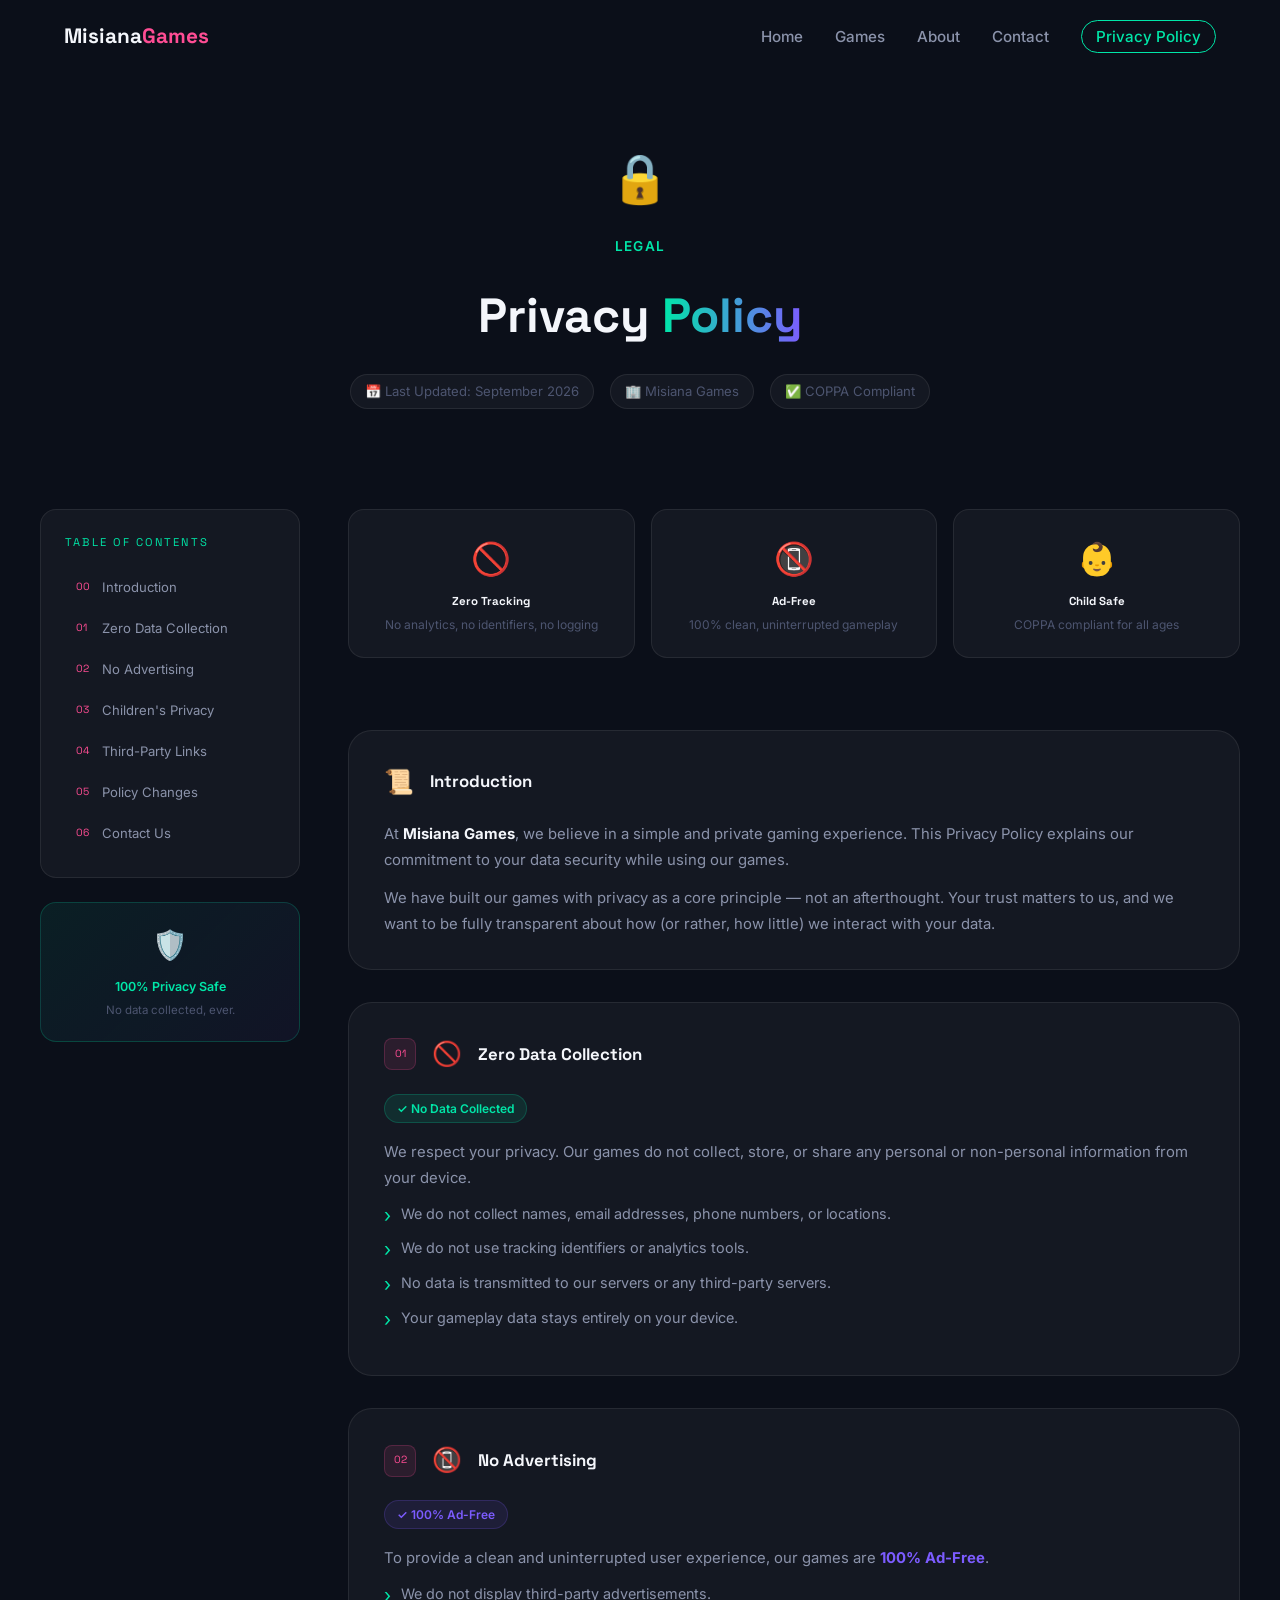
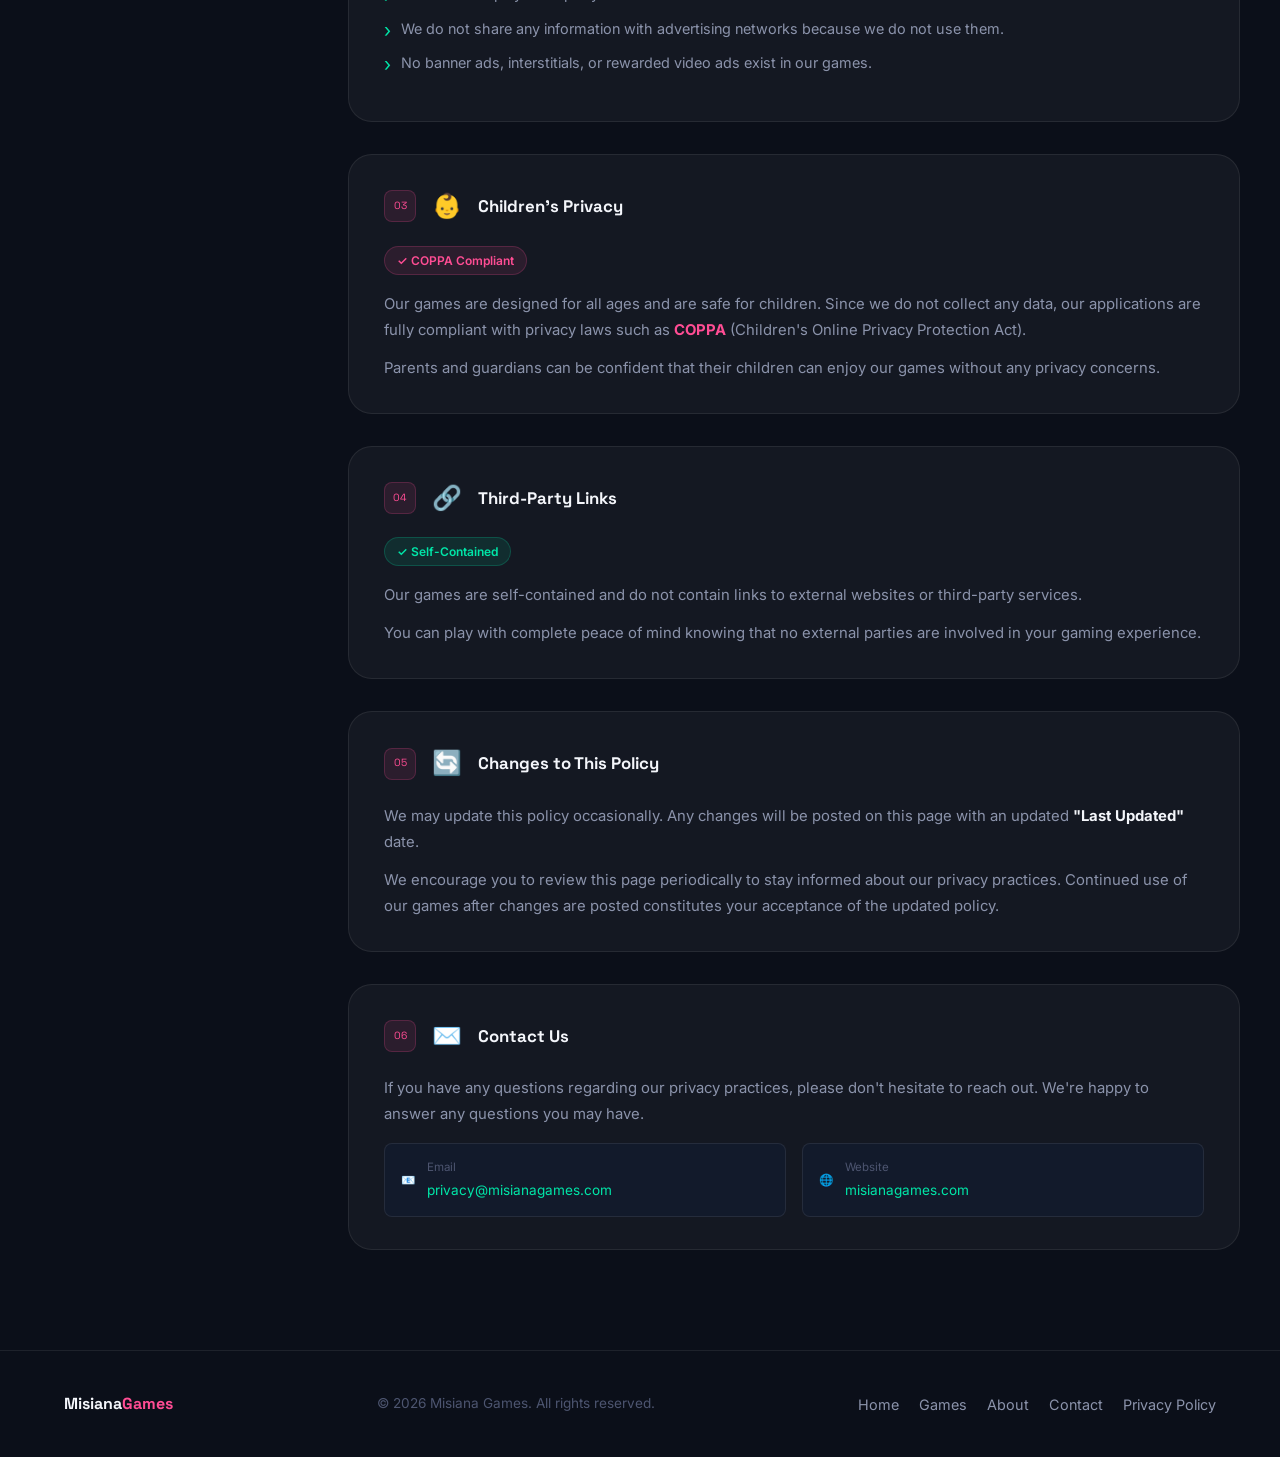
==== privacy-policy.html @ 60cec0f1 "Initial Misiana Games site: home + privacy policy, teal/pink/violet theme Co-Authored-By: Claude Son" ====
<!DOCTYPE html>
<html lang="en">
<head>
  <meta charset="UTF-8" />
  <meta name="viewport" content="width=device-width, initial-scale=1.0"/>
  <meta name="description" content="Misiana Games Privacy Policy — how we handle (or don't collect) your data across our games."/>
  <link rel="canonical" href="https://misianagames.com/privacy-policy.html"/>
  <title>Privacy Policy – Misiana Games</title>
  <link rel="preconnect" href="https://fonts.googleapis.com"/>
  <link rel="preconnect" href="https://fonts.gstatic.com" crossorigin/>
  <link href="https://fonts.googleapis.com/css2?family=Space+Grotesk:wght@500;700;800&family=Inter:wght@300;400;500;600;700&display=swap" rel="stylesheet"/>
  <link rel="stylesheet" href="style.css"/>
  <style>
    /* ── Privacy Page Specific ── */
    .pp-hero {
      padding: 140px 0 60px;
      text-align: center;
    }
    .pp-hero-icon {
      font-size: 3rem;
      display: block;
      margin-bottom: 1rem;
    }
    .pp-hero h1 {
      font-family: var(--font-display);
      font-size: clamp(2rem, 5vw, 3rem);
      font-weight: 800;
      margin: 0.5rem 0 1.25rem;
    }
    .pp-hero-meta {
      display: flex;
      align-items: center;
      justify-content: center;
      gap: 1rem;
      flex-wrap: wrap;
      color: var(--text-muted);
      font-size: 0.82rem;
    }
    .pp-meta-item {
      display: flex;
      align-items: center;
      gap: 6px;
      background: var(--bg-card);
      border: 1px solid var(--border);
      padding: 6px 14px;
      border-radius: 50px;
    }

    /* ── Content Layout ── */
    .pp-layout {
      display: grid;
      grid-template-columns: 260px 1fr;
      gap: 3rem;
      align-items: start;
      padding: 40px 0 100px;
    }
    @media (max-width: 860px) {
      .pp-layout { grid-template-columns: 1fr; }
      .pp-sidebar { display: none; }
    }

    /* ── Sidebar TOC ── */
    .pp-sidebar { position: sticky; top: 100px; }
    .toc-box {
      background: var(--bg-card);
      border: 1px solid var(--border);
      border-radius: var(--radius-md);
      padding: 1.5rem;
    }
    .toc-title {
      font-family: var(--font-display);
      font-size: 0.7rem;
      letter-spacing: 0.2em;
      text-transform: uppercase;
      color: var(--accent-teal);
      margin-bottom: 1rem;
    }
    .toc-list { list-style: none; display: flex; flex-direction: column; gap: 2px; }
    .toc-list a {
      display: flex;
      align-items: center;
      gap: 8px;
      text-decoration: none;
      color: var(--text-secondary);
      font-size: 0.82rem;
      padding: 8px 10px;
      border-radius: var(--radius-sm);
      transition: var(--transition);
      border: 1px solid transparent;
    }
    .toc-list a:hover {
      color: var(--text-primary);
      background: var(--bg-card-hover);
      border-color: var(--border);
    }
    .toc-num {
      font-family: var(--font-display);
      font-size: 0.65rem;
      color: var(--accent-pink);
      min-width: 18px;
    }
    .toc-highlight-box {
      margin-top: 1.5rem;
      background: linear-gradient(135deg, rgba(0,230,168,0.08), rgba(124,92,255,0.06));
      border: 1px solid rgba(0,230,168,0.2);
      border-radius: var(--radius-md);
      padding: 1.2rem;
      text-align: center;
    }
    .toc-highlight-box .badge-icon { font-size: 1.8rem; display: block; margin-bottom: 0.5rem; }
    .toc-highlight-box p { font-size: 0.78rem; color: var(--accent-teal); font-weight: 600; }
    .toc-highlight-box span { font-size: 0.72rem; color: var(--text-muted); }

    /* ── Article ── */
    .pp-article { display: flex; flex-direction: column; gap: 2rem; }
    .pp-section {
      background: var(--bg-card);
      border: 1px solid var(--border);
      border-radius: var(--radius-lg);
      padding: 2rem 2.2rem;
      transition: border-color 0.3s ease;
      scroll-margin-top: 100px;
    }
    .pp-section:hover { border-color: var(--border-glow); }
    .pp-section-header { display: flex; align-items: center; gap: 1rem; margin-bottom: 1.25rem; }
    .pp-section-num {
      font-family: var(--font-display);
      font-size: 0.65rem;
      color: var(--accent-pink);
      background: rgba(255,77,148,0.1);
      border: 1px solid rgba(255,77,148,0.2);
      width: 32px; height: 32px;
      border-radius: 8px;
      display: flex;
      align-items: center;
      justify-content: center;
      flex-shrink: 0;
    }
    .pp-section-icon { font-size: 1.5rem; flex-shrink: 0; }
    .pp-section h2 {
      font-family: var(--font-display);
      font-size: 1.05rem;
      font-weight: 700;
      color: var(--text-primary);
    }
    .pp-section p {
      color: var(--text-secondary);
      font-size: 0.93rem;
      line-height: 1.75;
      margin-bottom: 0.75rem;
    }
    .pp-section p:last-child { margin-bottom: 0; }

    .pp-bullets { list-style: none; display: flex; flex-direction: column; gap: 0.6rem; margin: 0.75rem 0; }
    .pp-bullets li {
      display: flex;
      align-items: flex-start;
      gap: 10px;
      color: var(--text-secondary);
      font-size: 0.9rem;
      line-height: 1.5;
    }
    .pp-bullets li::before {
      content: '›';
      color: var(--accent-teal);
      font-size: 1.2rem;
      line-height: 1.3;
      flex-shrink: 0;
    }

    .pp-badge {
      display: inline-flex;
      align-items: center;
      gap: 6px;
      font-size: 0.75rem;
      font-weight: 600;
      padding: 4px 12px;
      border-radius: 50px;
      margin-bottom: 1rem;
    }
    .pp-badge-teal {
      background: rgba(0,230,168,0.1);
      color: var(--accent-teal);
      border: 1px solid rgba(0,230,168,0.2);
    }
    .pp-badge-violet {
      background: rgba(124,92,255,0.1);
      color: var(--accent-violet);
      border: 1px solid rgba(124,92,255,0.2);
    }
    .pp-badge-pink {
      background: rgba(255,77,148,0.1);
      color: var(--accent-pink);
      border: 1px solid rgba(255,77,148,0.2);
    }

    .pp-contact-grid { display: grid; grid-template-columns: 1fr 1fr; gap: 1rem; margin-top: 1rem; }
    @media (max-width: 500px) { .pp-contact-grid { grid-template-columns: 1fr; } }
    .pp-contact-item {
      display: flex;
      align-items: center;
      gap: 12px;
      background: var(--bg-secondary);
      border: 1px solid var(--border);
      border-radius: var(--radius-sm);
      padding: 14px 16px;
      transition: var(--transition);
    }
    .pp-contact-item:hover { border-color: var(--border-glow); }
    .pp-contact-item a { color: var(--accent-teal); text-decoration: none; font-size: 0.85rem; transition: var(--transition); }
    .pp-contact-item a:hover { color: var(--accent-pink); }
    .pp-contact-item span { font-size: 0.72rem; color: var(--text-muted); display: block; }
    .pp-contact-icon { font-size: 1.3rem; }

    /* ── Summary Cards ── */
    .pp-summary { display: grid; grid-template-columns: repeat(3, 1fr); gap: 1rem; margin-bottom: 2.5rem; }
    @media (max-width: 640px) { .pp-summary { grid-template-columns: 1fr; } }
    .summary-card {
      background: var(--bg-card);
      border: 1px solid var(--border);
      border-radius: var(--radius-md);
      padding: 1.4rem;
      text-align: center;
      transition: var(--transition);
    }
    .summary-card:hover { transform: translateY(-4px); border-color: var(--border-glow); }
    .summary-card .sc-icon { font-size: 2rem; display: block; margin-bottom: 0.5rem; }
    .summary-card .sc-title {
      font-family: var(--font-display);
      font-size: 0.72rem;
      font-weight: 700;
      color: var(--text-primary);
      margin-bottom: 0.3rem;
    }
    .summary-card .sc-desc { font-size: 0.75rem; color: var(--text-muted); }
  </style>
</head>
<body>

  <!-- ===================== HEADER / NAV ===================== -->
  <header id="main-header">
    <nav class="navbar container">
      <a href="index.html" class="logo" style="text-decoration:none;">
        <span class="logo-text">Misiana<span class="logo-accent">Games</span></span>
      </a>
      <ul class="nav-links" id="nav-links">
        <li><a href="index.html#home" class="nav-link">Home</a></li>
        <li><a href="index.html#games" class="nav-link">Games</a></li>
        <li><a href="index.html#about" class="nav-link">About</a></li>
        <li><a href="index.html#contact" class="nav-link">Contact</a></li>
        <li><a href="privacy-policy.html" class="nav-link nav-link-pp active">Privacy Policy</a></li>
      </ul>
      <button class="hamburger" id="hamburger" aria-label="Open menu" aria-expanded="false">
        <span></span><span></span><span></span>
      </button>
    </nav>
  </header>

  <!-- ===================== HERO ===================== -->
  <section class="pp-hero">
    <div class="container">
      <span class="pp-hero-icon">🔒</span>
      <div class="section-tag">Legal</div>
      <h1>Privacy <span class="gradient-text">Policy</span></h1>
      <div class="pp-hero-meta">
        <div class="pp-meta-item">📅 Last Updated: September 2026</div>
        <div class="pp-meta-item">🏢 Misiana Games</div>
        <div class="pp-meta-item">✅ COPPA Compliant</div>
      </div>
    </div>
  </section>

  <!-- ===================== LAYOUT ===================== -->
  <div class="container pp-layout">

    <!-- Sidebar -->
    <aside class="pp-sidebar">
      <div class="toc-box">
        <p class="toc-title">Table of Contents</p>
        <ul class="toc-list">
          <li><a href="#section-intro"><span class="toc-num">00</span> Introduction</a></li>
          <li><a href="#section-1"><span class="toc-num">01</span> Zero Data Collection</a></li>
          <li><a href="#section-2"><span class="toc-num">02</span> No Advertising</a></li>
          <li><a href="#section-3"><span class="toc-num">03</span> Children's Privacy</a></li>
          <li><a href="#section-4"><span class="toc-num">04</span> Third-Party Links</a></li>
          <li><a href="#section-5"><span class="toc-num">05</span> Policy Changes</a></li>
          <li><a href="#section-6"><span class="toc-num">06</span> Contact Us</a></li>
        </ul>
      </div>

      <div class="toc-highlight-box">
        <span class="badge-icon">🛡️</span>
        <p>100% Privacy Safe</p>
        <span>No data collected, ever.</span>
      </div>
    </aside>

    <!-- Article -->
    <article class="pp-article">

      <!-- Summary Cards -->
      <div class="pp-summary">
        <div class="summary-card">
          <span class="sc-icon">🚫</span>
          <p class="sc-title">Zero Tracking</p>
          <p class="sc-desc">No analytics, no identifiers, no logging</p>
        </div>
        <div class="summary-card">
          <span class="sc-icon">📵</span>
          <p class="sc-title">Ad-Free</p>
          <p class="sc-desc">100% clean, uninterrupted gameplay</p>
        </div>
        <div class="summary-card">
          <span class="sc-icon">👶</span>
          <p class="sc-title">Child Safe</p>
          <p class="sc-desc">COPPA compliant for all ages</p>
        </div>
      </div>

      <!-- Intro -->
      <div class="pp-section" id="section-intro">
        <div class="pp-section-header">
          <span class="pp-section-icon">📜</span>
          <h2>Introduction</h2>
        </div>
        <p>
          At <strong style="color:var(--text-primary);">Misiana Games</strong>, we believe in a simple and private gaming experience.
          This Privacy Policy explains our commitment to your data security while using our games.
        </p>
        <p>
          We have built our games with privacy as a core principle — not an afterthought.
          Your trust matters to us, and we want to be fully transparent about how (or rather, how little) we interact with your data.
        </p>
      </div>

      <!-- Section 1 -->
      <div class="pp-section" id="section-1">
        <div class="pp-section-header">
          <span class="pp-section-num">01</span>
          <span class="pp-section-icon">🚫</span>
          <h2>Zero Data Collection</h2>
        </div>
        <span class="pp-badge pp-badge-teal">✓ No Data Collected</span>
        <p>
          We respect your privacy. Our games do not collect, store, or share any personal or non-personal information from your device.
        </p>
        <ul class="pp-bullets">
          <li>We do not collect names, email addresses, phone numbers, or locations.</li>
          <li>We do not use tracking identifiers or analytics tools.</li>
          <li>No data is transmitted to our servers or any third-party servers.</li>
          <li>Your gameplay data stays entirely on your device.</li>
        </ul>
      </div>

      <!-- Section 2 -->
      <div class="pp-section" id="section-2">
        <div class="pp-section-header">
          <span class="pp-section-num">02</span>
          <span class="pp-section-icon">📵</span>
          <h2>No Advertising</h2>
        </div>
        <span class="pp-badge pp-badge-violet">✓ 100% Ad-Free</span>
        <p>
          To provide a clean and uninterrupted user experience, our games are <strong style="color:var(--accent-violet);">100% Ad-Free</strong>.
        </p>
        <ul class="pp-bullets">
          <li>We do not display third-party advertisements.</li>
          <li>We do not share any information with advertising networks because we do not use them.</li>
          <li>No banner ads, interstitials, or rewarded video ads exist in our games.</li>
        </ul>
      </div>

      <!-- Section 3 -->
      <div class="pp-section" id="section-3">
        <div class="pp-section-header">
          <span class="pp-section-num">03</span>
          <span class="pp-section-icon">👶</span>
          <h2>Children's Privacy</h2>
        </div>
        <span class="pp-badge pp-badge-pink">✓ COPPA Compliant</span>
        <p>
          Our games are designed for all ages and are safe for children. Since we do not collect any data,
          our applications are fully compliant with privacy laws such as
          <strong style="color:var(--accent-pink);">COPPA</strong> (Children's Online Privacy Protection Act).
        </p>
        <p>
          Parents and guardians can be confident that their children can enjoy our games without any privacy concerns.
        </p>
      </div>

      <!-- Section 4 -->
      <div class="pp-section" id="section-4">
        <div class="pp-section-header">
          <span class="pp-section-num">04</span>
          <span class="pp-section-icon">🔗</span>
          <h2>Third-Party Links</h2>
        </div>
        <span class="pp-badge pp-badge-teal">✓ Self-Contained</span>
        <p>
          Our games are self-contained and do not contain links to external websites or third-party services.
        </p>
        <p>
          You can play with complete peace of mind knowing that no external parties are involved in your gaming experience.
        </p>
      </div>

      <!-- Section 5 -->
      <div class="pp-section" id="section-5">
        <div class="pp-section-header">
          <span class="pp-section-num">05</span>
          <span class="pp-section-icon">🔄</span>
          <h2>Changes to This Policy</h2>
        </div>
        <p>
          We may update this policy occasionally. Any changes will be posted on this page with an updated
          <strong style="color:var(--text-primary);">"Last Updated"</strong> date.
        </p>
        <p>
          We encourage you to review this page periodically to stay informed about our privacy practices.
          Continued use of our games after changes are posted constitutes your acceptance of the updated policy.
        </p>
      </div>

      <!-- Section 6 — Contact -->
      <div class="pp-section" id="section-6">
        <div class="pp-section-header">
          <span class="pp-section-num">06</span>
          <span class="pp-section-icon">✉️</span>
          <h2>Contact Us</h2>
        </div>
        <p>
          If you have any questions regarding our privacy practices, please don't hesitate to reach out.
          We're happy to answer any questions you may have.
        </p>
        <div class="pp-contact-grid">
          <div class="pp-contact-item">
            <span class="pp-contact-icon">📧</span>
            <div>
              <span>Email</span>
              <a href="mailto:privacy@misianagames.com">privacy@misianagames.com</a>
            </div>
          </div>
          <div class="pp-contact-item">
            <span class="pp-contact-icon">🌐</span>
            <div>
              <span>Website</span>
              <a href="https://misianagames.com" target="_blank" rel="noopener">misianagames.com</a>
            </div>
          </div>
        </div>
      </div>

    </article>
  </div>

  <!-- ===================== FOOTER ===================== -->
  <footer class="footer">
    <div class="container footer-inner">
      <div class="footer-logo">Misiana<span class="logo-accent">Games</span></div>
      <p class="footer-copy">© 2026 Misiana Games. All rights reserved.</p>
      <div class="footer-links">
        <a href="index.html#home">Home</a>
        <a href="index.html#games">Games</a>
        <a href="index.html#about">About</a>
        <a href="index.html#contact">Contact</a>
        <a href="privacy-policy.html">Privacy Policy</a>
      </div>
    </div>
  </footer>

  <script src="script.js"></script>
</body>
</html>
---- style.css ----
/* ============================================================
   Misiana Games — style.css
   ============================================================ */

/* ── Reset & Base ── */
* { margin: 0; padding: 0; box-sizing: border-box; }

:root {
  /* Backgrounds */
  --bg-primary:    #0b0f19;
  --bg-secondary:  #121a2b;
  --bg-card:       rgba(255,255,255,0.04);
  --bg-card-hover: rgba(255,255,255,0.07);

  /* Accents — teal / pink / violet */
  --accent-teal:   #00e6a8;
  --accent-pink:   #ff4d94;
  --accent-violet: #7c5cff;

  /* Text */
  --text-primary:   #f4f6fb;
  --text-secondary: #8b93ab;
  --text-muted:     #4d5570;

  --border:      rgba(255,255,255,0.08);
  --border-glow: rgba(0,230,168,0.3);

  --font-display: 'Space Grotesk', sans-serif;
  --font-body:    'Inter', sans-serif;

  --radius-sm: 8px;
  --radius-md: 16px;
  --radius-lg: 24px;
  --radius-xl: 32px;

  --shadow-card: 0 20px 60px rgba(0,0,0,0.5);
  --shadow-glow: 0 0 40px rgba(0,230,168,0.2);
  --transition:  0.3s cubic-bezier(0.4, 0, 0.2, 1);
}

html { scroll-behavior: smooth; }

body {
  font-family: var(--font-body);
  background: var(--bg-primary);
  color: var(--text-primary);
  line-height: 1.6;
  overflow-x: hidden;
}

.container {
  max-width: 1200px;
  margin-inline: auto;
  padding-inline: 24px;
}

/* ── Typography ── */
.section-tag {
  display: inline-block;
  font-size: 0.85rem;
  font-weight: 600;
  letter-spacing: 0.08em;
  text-transform: uppercase;
  color: var(--accent-teal);
  margin-bottom: 12px;
}

.section-title {
  font-family: var(--font-display);
  font-size: clamp(1.8rem, 4vw, 2.6rem);
  font-weight: 700;
  margin-bottom: 16px;
}

.section-subtitle {
  color: var(--text-secondary);
  font-size: 1.05rem;
  max-width: 560px;
}

.gradient-text {
  background: linear-gradient(90deg, var(--accent-teal), var(--accent-violet));
  -webkit-background-clip: text;
  background-clip: text;
  color: transparent;
}

/* ── Buttons ── */
.btn {
  display: inline-flex;
  align-items: center;
  gap: 8px;
  padding: 14px 28px;
  border-radius: var(--radius-sm);
  font-family: var(--font-body);
  font-weight: 600;
  font-size: 0.95rem;
  text-decoration: none;
  cursor: pointer;
  border: none;
  transition: var(--transition);
}

.btn-primary {
  background: linear-gradient(135deg, var(--accent-teal), var(--accent-violet));
  color: #05100c;
}
.btn-primary:hover {
  transform: translateY(-2px);
  box-shadow: var(--shadow-glow);
}

.btn-ghost {
  background: transparent;
  color: var(--text-primary);
  border: 1px solid var(--border);
}
.btn-ghost:hover {
  border-color: var(--accent-teal);
  color: var(--accent-teal);
}

.btn-lg { padding: 18px 44px; font-size: 1.05rem; }

/* ── HEADER ── */
#main-header {
  position: fixed;
  top: 0; left: 0; right: 0;
  z-index: 1000;
  padding: 20px 0;
  transition: var(--transition);
}
#main-header.scrolled {
  background: rgba(11,15,25,0.85);
  backdrop-filter: blur(12px);
  border-bottom: 1px solid var(--border);
  padding: 14px 0;
}

.navbar {
  display: flex;
  align-items: center;
  justify-content: space-between;
}

.logo-text {
  font-family: var(--font-display);
  font-weight: 700;
  font-size: 1.3rem;
  color: var(--text-primary);
}
.logo-accent { color: var(--accent-pink); }

.nav-links {
  display: flex;
  gap: 32px;
  list-style: none;
}

.nav-link {
  color: var(--text-secondary);
  text-decoration: none;
  font-size: 0.95rem;
  font-weight: 500;
  position: relative;
  transition: var(--transition);
}
.nav-link::after {
  content: '';
  position: absolute;
  bottom: -6px; left: 0;
  width: 0; height: 2px;
  background: var(--accent-teal);
  transition: var(--transition);
}
.nav-link:hover, .nav-link.active { color: var(--text-primary); }
.nav-link:hover::after, .nav-link.active::after { width: 100%; }

.nav-link-pp {
  padding: 6px 14px;
  border: 1px solid var(--border);
  border-radius: 100px;
}
.nav-link-pp::after { display: none !important; }
.nav-link-pp:hover, .nav-link-pp.active {
  border-color: var(--accent-teal);
  color: var(--accent-teal);
}

.hamburger {
  display: none;
  flex-direction: column;
  gap: 5px;
  background: none;
  border: none;
  cursor: pointer;
  padding: 8px;
}
.hamburger span {
  width: 24px; height: 2px;
  background: var(--text-primary);
  border-radius: 2px;
}

/* ── HERO ── */
.hero {
  min-height: 100vh;
  display: flex;
  align-items: center;
  padding-top: 100px;
  position: relative;
}

.hero-content { max-width: 700px; }

.hero-badge {
  display: inline-block;
  padding: 8px 18px;
  border: 1px solid var(--border);
  border-radius: 100px;
  font-size: 0.85rem;
  color: var(--accent-teal);
  margin-bottom: 24px;
}

.hero-title {
  font-family: var(--font-display);
  font-size: clamp(2.4rem, 6vw, 4rem);
  font-weight: 800;
  line-height: 1.1;
  margin-bottom: 20px;
}

.hero-subtitle {
  color: var(--text-secondary);
  font-size: 1.1rem;
  max-width: 500px;
  margin-bottom: 36px;
}

.hero-cta {
  display: flex;
  gap: 16px;
  margin-bottom: 48px;
  flex-wrap: wrap;
}

.hero-stats {
  display: flex;
  gap: 40px;
}

.stat-number {
  display: block;
  font-family: var(--font-display);
  font-size: 2rem;
  font-weight: 700;
  color: var(--accent-teal);
}

.stat-label {
  color: var(--text-secondary);
  font-size: 0.85rem;
}

/* ── GAMES SECTION ── */
.games-section {
  padding: 100px 0;
}

.section-header {
  text-align: center;
  margin-bottom: 56px;
}
.section-header .section-subtitle { margin-inline: auto; }

.games-grid {
  display: grid;
  grid-template-columns: repeat(2, 1fr);
  gap: 32px;
}

/* ── GAME CARD ── */
.game-card {
  position: relative;
  background: var(--bg-card);
  border: 1px solid var(--border);
  border-radius: var(--radius-lg);
  overflow: hidden;
  transition: var(--transition);
}
.game-card:hover {
  background: var(--bg-card-hover);
  border-color: var(--border-glow);
  transform: translateY(-6px);
  box-shadow: var(--shadow-card);
}

.card-badge {
  position: absolute;
  z-index: 2;
  margin: 16px;
  padding: 6px 14px;
  border-radius: 100px;
  font-size: 0.75rem;
  font-weight: 600;
  background: rgba(0,230,168,0.15);
  color: var(--accent-teal);
  border: 1px solid rgba(0,230,168,0.3);
}

.card-image-wrap {
  position: relative;
  aspect-ratio: 3 / 2;
  overflow: hidden;
}

.card-image {
  width: 100%;
  height: 100%;
  object-fit: cover;
  transition: var(--transition);
}
.game-card:hover .card-image { transform: scale(1.05); }

.card-body { padding: 28px; }

.card-title {
  font-family: var(--font-display);
  font-size: 1.4rem;
  font-weight: 700;
  margin-bottom: 12px;
}

.card-desc {
  color: var(--text-secondary);
  font-size: 0.95rem;
  margin-bottom: 20px;
}

.card-tags {
  display: flex;
  gap: 8px;
  margin-bottom: 24px;
  flex-wrap: wrap;
}

.tag {
  padding: 4px 12px;
  border-radius: 100px;
  font-size: 0.75rem;
  background: var(--bg-secondary);
  color: var(--text-secondary);
  border: 1px solid var(--border);
}

.btn-amazon {
  display: flex;
  align-items: center;
  justify-content: center;
  gap: 8px;
  width: 100%;
  padding: 14px;
  border-radius: var(--radius-sm);
  background: var(--bg-secondary);
  color: var(--text-primary);
  text-decoration: none;
  font-weight: 600;
  font-size: 0.9rem;
  border: 1px solid var(--border);
  transition: var(--transition);
}
.btn-amazon:hover {
  border-color: var(--accent-pink);
  color: var(--accent-pink);
}

/* ── ABOUT ── */
.about-section {
  padding: 100px 0;
  background: var(--bg-secondary);
}

.about-inner {
  display: grid;
  grid-template-columns: 1fr;
  max-width: 700px;
}

.about-desc {
  color: var(--text-secondary);
  margin-bottom: 28px;
}

.about-list {
  list-style: none;
  margin-bottom: 32px;
}
.about-list li {
  padding: 10px 0;
  color: var(--text-secondary);
  border-bottom: 1px solid var(--border);
}
.about-list li::before {
  content: '→';
  color: var(--accent-teal);
  margin-right: 10px;
}

/* ── CTA BANNER ── */
.cta-banner {
  padding: 90px 0;
  text-align: center;
  background: linear-gradient(135deg, rgba(0,230,168,0.08), rgba(124,92,255,0.08));
}

.cta-title {
  font-family: var(--font-display);
  font-size: clamp(1.8rem, 4vw, 2.6rem);
  margin-bottom: 12px;
}

.cta-sub {
  color: var(--text-secondary);
  margin-bottom: 32px;
}

/* ── CONTACT ── */
.contact-section { padding: 100px 0; }

.contact-grid {
  display: grid;
  grid-template-columns: repeat(3, 1fr);
  gap: 24px;
}

.contact-card {
  padding: 32px;
  background: var(--bg-card);
  border: 1px solid var(--border);
  border-radius: var(--radius-md);
  text-align: center;
  transition: var(--transition);
}
.contact-card:hover {
  border-color: var(--border-glow);
  transform: translateY(-4px);
}
.contact-card h3 {
  font-family: var(--font-display);
  margin-bottom: 8px;
}
.contact-card p, .contact-card a {
  color: var(--text-secondary);
  text-decoration: none;
  font-size: 0.95rem;
}
.contact-card a:hover { color: var(--accent-teal); }

/* ── FOOTER ── */
.footer {
  padding: 40px 0;
  border-top: 1px solid var(--border);
}

.footer-inner {
  display: flex;
  align-items: center;
  justify-content: space-between;
  gap: 16px;
  flex-wrap: wrap;
}

.footer-logo {
  font-family: var(--font-display);
  font-weight: 700;
  color: var(--text-primary);
}

.footer-copy {
  color: var(--text-muted);
  font-size: 0.85rem;
}

.footer-links {
  display: flex;
  gap: 20px;
}
.footer-links a {
  color: var(--text-secondary);
  text-decoration: none;
  font-size: 0.9rem;
}
.footer-links a:hover { color: var(--accent-teal); }

/* ── Animations ── */
@keyframes fadeInUp {
  from { opacity: 0; transform: translateY(20px); }
  to   { opacity: 1; transform: translateY(0); }
}

.game-card {
  opacity: 0;
  animation: fadeInUp 0.6s ease forwards;
}
.game-card:nth-child(2) { animation-delay: 0.15s; }

/* ── Scrollbar ── */
::-webkit-scrollbar { width: 6px; }
::-webkit-scrollbar-track { background: var(--bg-primary); }
::-webkit-scrollbar-thumb { background: var(--border); border-radius: 3px; }
::-webkit-scrollbar-thumb:hover { background: var(--accent-teal); }

/* ── RESPONSIVE ── */
@media (max-width: 1024px) {
  .games-grid { grid-template-columns: repeat(2, 1fr); gap: 24px; }
  .contact-grid { grid-template-columns: repeat(3, 1fr); gap: 16px; }
}

@media (max-width: 768px) {
  .hamburger { display: flex; }

  .nav-links {
    position: fixed;
    inset: 0;
    top: 68px;
    background: rgba(11,15,25,0.97);
    backdrop-filter: blur(20px);
    flex-direction: column;
    align-items: center;
    justify-content: center;
    gap: 2rem;
    font-size: 1.2rem;
    transform: translateX(100%);
    transition: transform 0.4s ease;
    z-index: 999;
  }
  .nav-links.open { transform: translateX(0); }

  .hero-title { font-size: 2.4rem; }
  .hero-stats { gap: 24px; }
  .games-grid { grid-template-columns: 1fr; }
  .contact-grid { grid-template-columns: 1fr; }
  .footer-inner { flex-direction: column; text-align: center; }
}
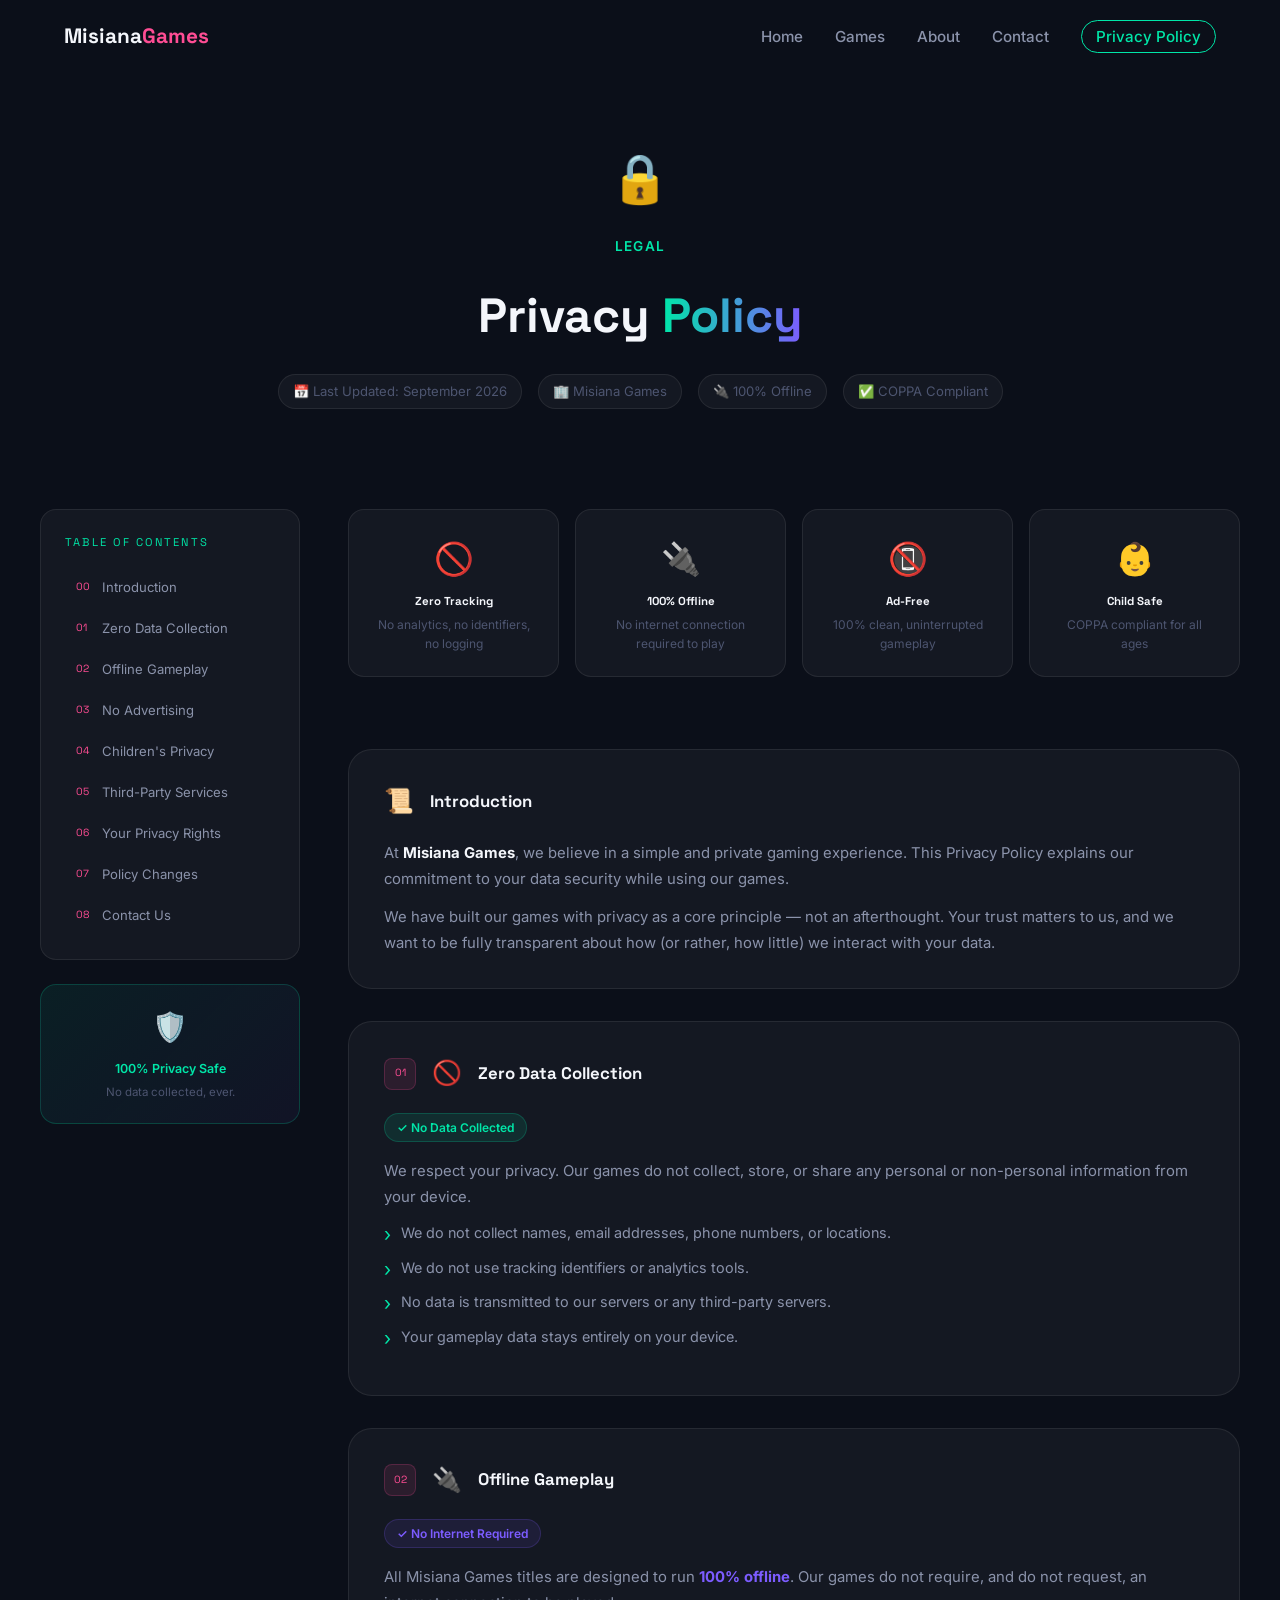
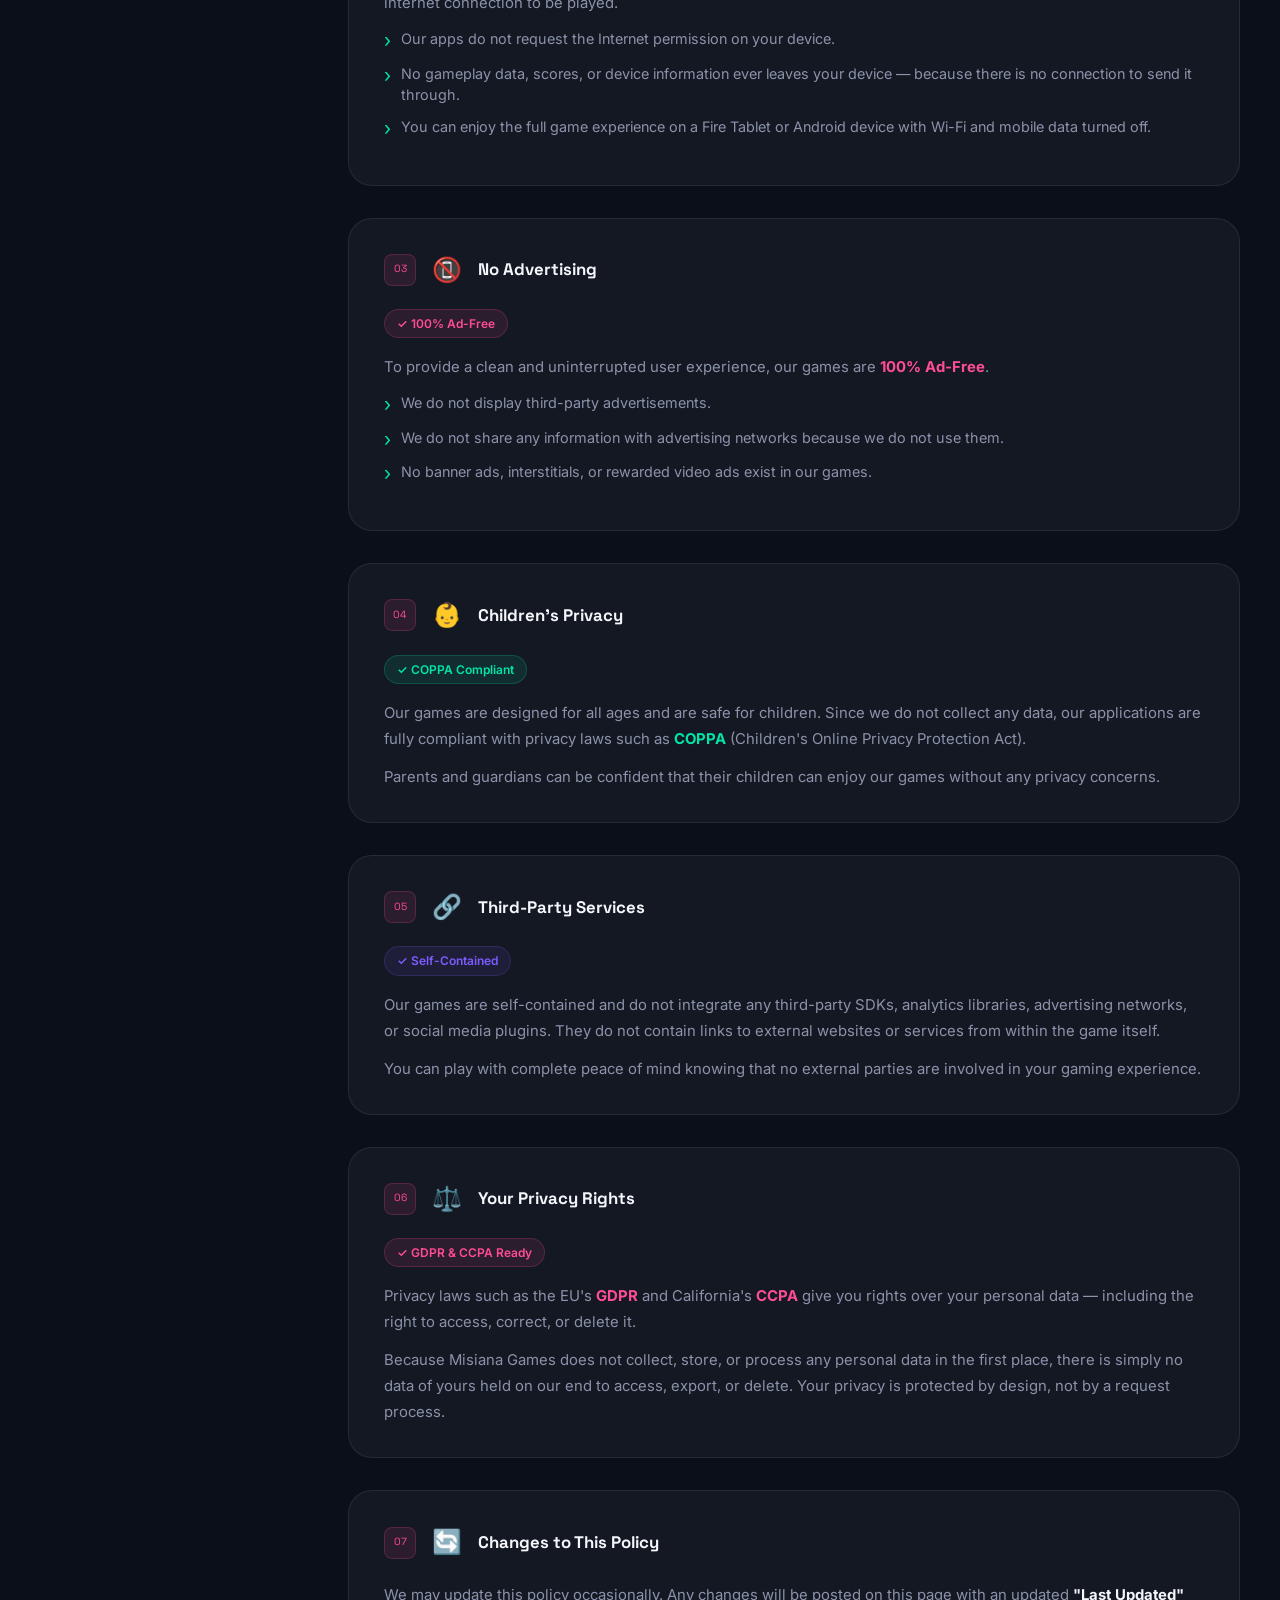
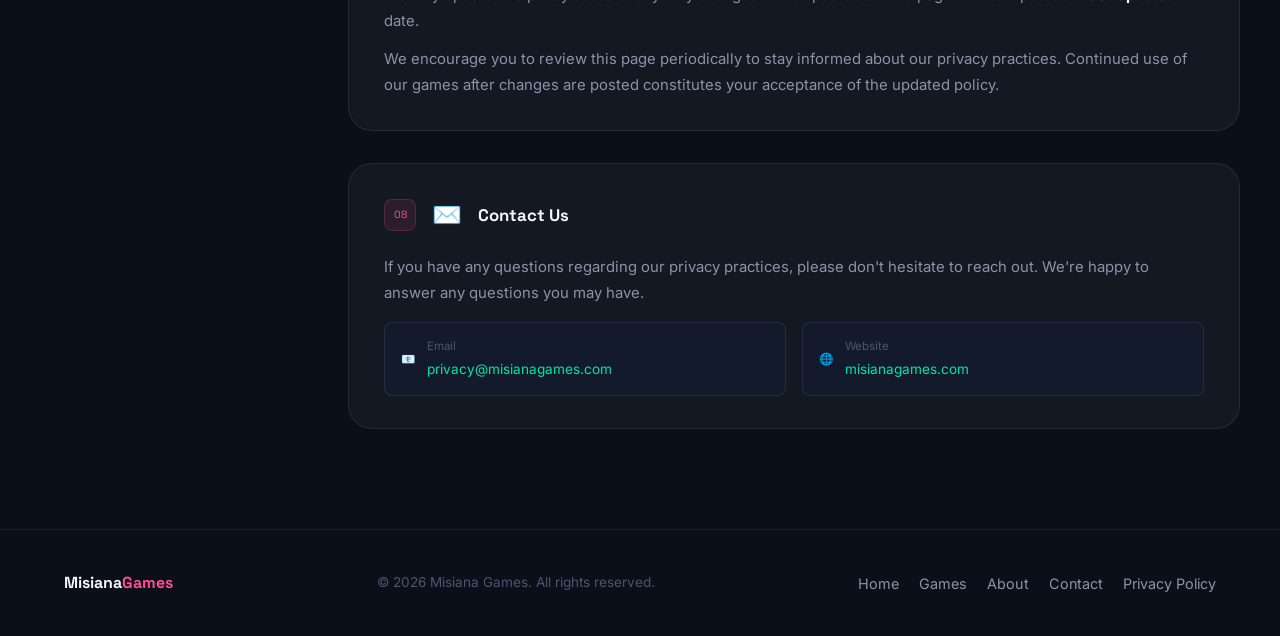
==== commit 0acbb2d0: "Expand privacy policy: offline gameplay, GDPR/CCPA rights section Co-Authored-By: Claude Sonnet 5 <n" ====
--- a/privacy-policy.html
+++ b/privacy-policy.html
@@ -3,7 +3,7 @@
 <head>
   <meta charset="UTF-8" />
   <meta name="viewport" content="width=device-width, initial-scale=1.0"/>
-  <meta name="description" content="Misiana Games Privacy Policy — how we handle (or don't collect) your data across our games."/>
+  <meta name="description" content="Misiana Games Privacy Policy — our offline games collect no data, show no ads, and use no trackers. Read our full commitment to your privacy."/>
   <link rel="canonical" href="https://misianagames.com/privacy-policy.html"/>
   <title>Privacy Policy – Misiana Games</title>
   <link rel="preconnect" href="https://fonts.googleapis.com"/>
@@ -213,8 +213,9 @@
     .pp-contact-icon { font-size: 1.3rem; }
 
     /* ── Summary Cards ── */
-    .pp-summary { display: grid; grid-template-columns: repeat(3, 1fr); gap: 1rem; margin-bottom: 2.5rem; }
-    @media (max-width: 640px) { .pp-summary { grid-template-columns: 1fr; } }
+    .pp-summary { display: grid; grid-template-columns: repeat(4, 1fr); gap: 1rem; margin-bottom: 2.5rem; }
+    @media (max-width: 860px) { .pp-summary { grid-template-columns: repeat(2, 1fr); } }
+    @media (max-width: 480px) { .pp-summary { grid-template-columns: 1fr; } }
     .summary-card {
       background: var(--bg-card);
       border: 1px solid var(--border);
@@ -265,6 +266,7 @@
       <div class="pp-hero-meta">
         <div class="pp-meta-item">📅 Last Updated: September 2026</div>
         <div class="pp-meta-item">🏢 Misiana Games</div>
+        <div class="pp-meta-item">🔌 100% Offline</div>
         <div class="pp-meta-item">✅ COPPA Compliant</div>
       </div>
     </div>
@@ -280,11 +282,13 @@
         <ul class="toc-list">
           <li><a href="#section-intro"><span class="toc-num">00</span> Introduction</a></li>
           <li><a href="#section-1"><span class="toc-num">01</span> Zero Data Collection</a></li>
-          <li><a href="#section-2"><span class="toc-num">02</span> No Advertising</a></li>
-          <li><a href="#section-3"><span class="toc-num">03</span> Children's Privacy</a></li>
-          <li><a href="#section-4"><span class="toc-num">04</span> Third-Party Links</a></li>
-          <li><a href="#section-5"><span class="toc-num">05</span> Policy Changes</a></li>
-          <li><a href="#section-6"><span class="toc-num">06</span> Contact Us</a></li>
+          <li><a href="#section-2"><span class="toc-num">02</span> Offline Gameplay</a></li>
+          <li><a href="#section-3"><span class="toc-num">03</span> No Advertising</a></li>
+          <li><a href="#section-4"><span class="toc-num">04</span> Children's Privacy</a></li>
+          <li><a href="#section-5"><span class="toc-num">05</span> Third-Party Services</a></li>
+          <li><a href="#section-6"><span class="toc-num">06</span> Your Privacy Rights</a></li>
+          <li><a href="#section-7"><span class="toc-num">07</span> Policy Changes</a></li>
+          <li><a href="#section-8"><span class="toc-num">08</span> Contact Us</a></li>
         </ul>
       </div>
 
@@ -306,6 +310,11 @@
           <p class="sc-desc">No analytics, no identifiers, no logging</p>
         </div>
         <div class="summary-card">
+          <span class="sc-icon">🔌</span>
+          <p class="sc-title">100% Offline</p>
+          <p class="sc-desc">No internet connection required to play</p>
+        </div>
+        <div class="summary-card">
           <span class="sc-icon">📵</span>
           <p class="sc-title">Ad-Free</p>
           <p class="sc-desc">100% clean, uninterrupted gameplay</p>
@@ -356,12 +365,31 @@
       <div class="pp-section" id="section-2">
         <div class="pp-section-header">
           <span class="pp-section-num">02</span>
+          <span class="pp-section-icon">🔌</span>
+          <h2>Offline Gameplay</h2>
+        </div>
+        <span class="pp-badge pp-badge-violet">✓ No Internet Required</span>
+        <p>
+          All Misiana Games titles are designed to run <strong style="color:var(--accent-violet);">100% offline</strong>.
+          Our games do not require, and do not request, an internet connection to be played.
+        </p>
+        <ul class="pp-bullets">
+          <li>Our apps do not request the Internet permission on your device.</li>
+          <li>No gameplay data, scores, or device information ever leaves your device — because there is no connection to send it through.</li>
+          <li>You can enjoy the full game experience on a Fire Tablet or Android device with Wi-Fi and mobile data turned off.</li>
+        </ul>
+      </div>
+
+      <!-- Section 3 -->
+      <div class="pp-section" id="section-3">
+        <div class="pp-section-header">
+          <span class="pp-section-num">03</span>
           <span class="pp-section-icon">📵</span>
           <h2>No Advertising</h2>
         </div>
-        <span class="pp-badge pp-badge-violet">✓ 100% Ad-Free</span>
-        <p>
-          To provide a clean and uninterrupted user experience, our games are <strong style="color:var(--accent-violet);">100% Ad-Free</strong>.
+        <span class="pp-badge pp-badge-pink">✓ 100% Ad-Free</span>
+        <p>
+          To provide a clean and uninterrupted user experience, our games are <strong style="color:var(--accent-pink);">100% Ad-Free</strong>.
         </p>
         <ul class="pp-bullets">
           <li>We do not display third-party advertisements.</li>
@@ -370,37 +398,21 @@
         </ul>
       </div>
 
-      <!-- Section 3 -->
-      <div class="pp-section" id="section-3">
-        <div class="pp-section-header">
-          <span class="pp-section-num">03</span>
+      <!-- Section 4 -->
+      <div class="pp-section" id="section-4">
+        <div class="pp-section-header">
+          <span class="pp-section-num">04</span>
           <span class="pp-section-icon">👶</span>
           <h2>Children's Privacy</h2>
         </div>
-        <span class="pp-badge pp-badge-pink">✓ COPPA Compliant</span>
+        <span class="pp-badge pp-badge-teal">✓ COPPA Compliant</span>
         <p>
           Our games are designed for all ages and are safe for children. Since we do not collect any data,
           our applications are fully compliant with privacy laws such as
-          <strong style="color:var(--accent-pink);">COPPA</strong> (Children's Online Privacy Protection Act).
+          <strong style="color:var(--accent-teal);">COPPA</strong> (Children's Online Privacy Protection Act).
         </p>
         <p>
           Parents and guardians can be confident that their children can enjoy our games without any privacy concerns.
-        </p>
-      </div>
-
-      <!-- Section 4 -->
-      <div class="pp-section" id="section-4">
-        <div class="pp-section-header">
-          <span class="pp-section-num">04</span>
-          <span class="pp-section-icon">🔗</span>
-          <h2>Third-Party Links</h2>
-        </div>
-        <span class="pp-badge pp-badge-teal">✓ Self-Contained</span>
-        <p>
-          Our games are self-contained and do not contain links to external websites or third-party services.
-        </p>
-        <p>
-          You can play with complete peace of mind knowing that no external parties are involved in your gaming experience.
         </p>
       </div>
 
@@ -408,6 +420,44 @@
       <div class="pp-section" id="section-5">
         <div class="pp-section-header">
           <span class="pp-section-num">05</span>
+          <span class="pp-section-icon">🔗</span>
+          <h2>Third-Party Services</h2>
+        </div>
+        <span class="pp-badge pp-badge-violet">✓ Self-Contained</span>
+        <p>
+          Our games are self-contained and do not integrate any third-party SDKs, analytics libraries,
+          advertising networks, or social media plugins. They do not contain links to external websites
+          or services from within the game itself.
+        </p>
+        <p>
+          You can play with complete peace of mind knowing that no external parties are involved in your gaming experience.
+        </p>
+      </div>
+
+      <!-- Section 6 -->
+      <div class="pp-section" id="section-6">
+        <div class="pp-section-header">
+          <span class="pp-section-num">06</span>
+          <span class="pp-section-icon">⚖️</span>
+          <h2>Your Privacy Rights</h2>
+        </div>
+        <span class="pp-badge pp-badge-pink">✓ GDPR &amp; CCPA Ready</span>
+        <p>
+          Privacy laws such as the EU's <strong style="color:var(--accent-pink);">GDPR</strong> and California's
+          <strong style="color:var(--accent-pink);">CCPA</strong> give you rights over your personal data —
+          including the right to access, correct, or delete it.
+        </p>
+        <p>
+          Because Misiana Games does not collect, store, or process any personal data in the first place, there is
+          simply no data of yours held on our end to access, export, or delete. Your privacy is protected by design,
+          not by a request process.
+        </p>
+      </div>
+
+      <!-- Section 7 -->
+      <div class="pp-section" id="section-7">
+        <div class="pp-section-header">
+          <span class="pp-section-num">07</span>
           <span class="pp-section-icon">🔄</span>
           <h2>Changes to This Policy</h2>
         </div>
@@ -421,10 +471,10 @@
         </p>
       </div>
 
-      <!-- Section 6 — Contact -->
-      <div class="pp-section" id="section-6">
-        <div class="pp-section-header">
-          <span class="pp-section-num">06</span>
+      <!-- Section 8 — Contact -->
+      <div class="pp-section" id="section-8">
+        <div class="pp-section-header">
+          <span class="pp-section-num">08</span>
           <span class="pp-section-icon">✉️</span>
           <h2>Contact Us</h2>
         </div>
